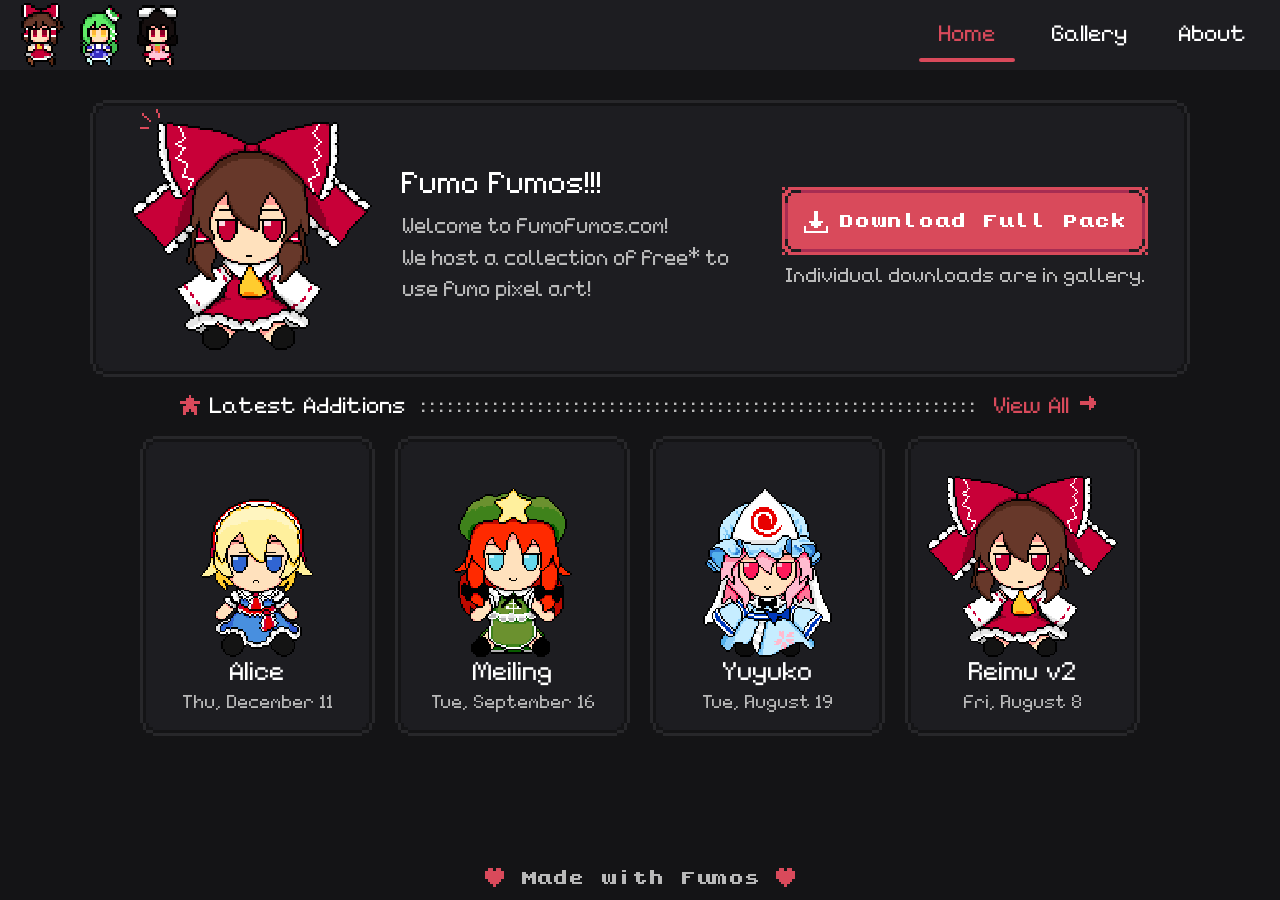
==== index.html @ 35e169d8 "Finished desktop layout for about.html" ====
<!DOCTYPE html>

<html lang="en">
    <head>
        <link href="https://fonts.googleapis.com/css2?family=Nunito:wght@400;700&display=swap" rel="stylesheet">
        <link rel="icon" type="image/x-icon" href="images/favicon.ico">
        <link rel="stylesheet" href="background-styles.css">
        <link rel="stylesheet" href="stylesheets/intro-styles.css">
        <link rel="stylesheet" href="stylesheets/latest-styles.css">
        <script type="text/javascript" src="scripts/homepage.js" ></script>
        <meta name="viewport" content="width=device-width, initial-scale=1.0">
        <title>FumoFumo Archives</title>
    </head>
    <body>
        <header>
            <nav class="menu">
                <input type="checkbox" id="menu">
                <div class="logo">
                    <div class="fumos">
                        <div class="fumo"><img src="images/logo/reimu.png" alt="Small Reimu fumo"></div>
                        <div class="fumo"><img src="images/logo/sanae.png" alt="Small Sanae fumo"></div>
                        <div class="fumo"><img src="images/logo/tewi.png" alt="Small Tewi fumo"></div>
                    </div>
                    <label for="menu" class="menu-toggle"></label>
                </div>

                <div class="items">
                    <a href="index.html" class="item active">Home</a>
                    <a href="gallery.html" class="item">Gallery</a>
                    <a href="about.html" class="item">About</a>
                </div>
            </nav>
        </header>
        <div class="main">
            <div class="panel intro">
                <div class="intro-media">
                    <div class="top-fumo-wrapper">
                        <img src="images/fumos/reimu.png" alt="Reimu fumo" class="top-fumo">
                    </div>
                </div>

                <div class="intro-text">
                    <h1 class="title">Fumo Fumos!!!</h1>
                    <p>
                        Welcome to FumoFumos.com! <br>We host a collection of free* to use fumo pixel art!
                    </p>
                </div>

                <div class="intro-side">
                    <div class="cta-wrap">
                        <a class="big-button" href="downloads/all.zip" download>
                            <span class="button-content">
                                <img src="images/ui/download.png" alt="Download button" class="button-icon">
                                <span class="button-label">Download Full Pack</span>
                            </span>
                        </a>
                        <p class="side-note">Individual downloads are in gallery.</p>
                    </div>
                </div>
            </div>
            <div class="subtitle">
                <p class="subtitle-content"><img src="images/ui/star.png" class="star">Latest Additions<img src="images/ui/star.png" class="star" id="rightstar"></p> 
                <div class="subtitle-fill" aria-hidden="true"></div>
                <a href="gallery.html" class="subtitle-link">View All<span class="subtitle-icon"></span></a>
            </div>
            <div class="latest" id="latest-artworks">
               <!-- <div class="panel frame">
                    <img src="images/fumos/reimu.png" alt="temp">
                    <p class="name">Cool thing</p>
                    <p class="date">Friday 17 April</p>
                </div> -->
            </div>
        </div>
        <footer class="footer">
            <img src="images/ui/heart.png">
            <p>Made with Fumos</p>
            <img src="images/ui/heart.png">
        </footer>
    </body>
</html>
---- background-styles.css ----
@font-face {
    font-family: 'Kongtext';
    src: url("./fonts/KongtextModified.woff2") format("woff2");
    font-weight: normal;
    font-style: normal;
}

@font-face {
    font-family: 'Lowres-Pixel';
    src: url("./fonts/LowresPixel-Regular.woff2") format("woff2");
    font-weight: normal;
    font-style: normal;
}

@font-face {
    font-family: 'Pixelify-Sans';
    src: url("./fonts/PixelifySansModified.woff2") format("woff2");
    font-weight: normal;
    font-style: normal;
}

* {
    font-family: 'Pixelify-Sans', monospace;
    box-sizing: border-box;
    image-rendering: pixelated;
    image-rendering: crisp-edges;
    -webkit-font-smoothing: none;
    -moz-osx-font-smoothing: grayscale;
}

p {
    font-family: 'Lowres-Pixel';
    color: rgb(185, 185, 185);
    font-size: 20px;
    margin: 0;
    padding: 0;
}

body {    
    margin: 0;
    background: rgb(20, 20, 22);
    min-height: 100vh;

    color: white;
    display: flex;
    flex-direction: column;
}

.menu {
    width: 100%;
    height: fit-content;
    background-color: rgb(29, 29, 33);
    display: flex;
    align-items: center;
    justify-content: space-between;
}

.logo {
    width: fit-content;
    color: white;
    padding: 3px 10px;
    display: flex;
    align-items: center;
    justify-content: space-between;
}

.fumos {
    display: flex;
    align-items: flex-start;
}

.fumo {
    height: 64px;
    width: 64px;
    margin-right: -5px;
}

.fumo img {
    height: 100%;
    width: 100%;
    display: block;
}

#menu {
    display: none;
}

.items {
    width: fit-content;
    display: flex;
    align-items: center;
    justify-content: center;
    gap: 3px;
    margin: 5px 7px;
}

.item {
    width: 120px;
    height: 60px;
    box-sizing: border-box;
    display: flex;
    align-items: center;
    justify-content: center;
    text-decoration: none;
    color: white;
    position: relative;
    font-size: 20px;
}

.item.active {
  color: #d94a5b;
}

.item.active::after {
  content: "";
  position: absolute;
  left: 10%;
  bottom: 3px;
  width: 80%;
  height: 4px;
  background: #d94a5b;
  border-radius: 2px;
}

.item:hover {
    background-color: rgb(44, 44, 54);
}

.menu-toggle {
    width: 36px;
    height: 36px;
    display: block;
    cursor: pointer;
    background-image: url("images/ui/hamburger.png");
    background-size: contain;
    background-repeat: no-repeat;
    background-position: center;
    image-rendering: pixelated;
    image-rendering: crisp-edges;
    display: none;
}

@media screen and (max-width: 650px) {
    .menu {
        flex-direction: column;
    }
    .menu .logo {
        width: 100%;
    }
    .menu .items {
        margin: 0;
        width: 100%;
        flex-direction: column;
        gap: 0;
        max-height: 0;
        overflow: hidden;
        transition: max-height 0.25s ease;
    }
    .menu .item {
        width: 100%;
        border-radius: 0;
        border-top: 0.5mm solid rgb(55, 56, 64);
    }
    .menu-toggle {
        display: block;
    }
    #menu:checked ~ .items {
        max-height: 500px;
    }
    #menu:checked ~ .logo .menu-toggle {
        background-image: url("images/ui/x.png");
    }
}

.title {
    font-size: 22px;
    font-weight: normal;
}

.panel {
    padding: 0;
    border: 22px solid transparent;
    border-image-source: url("images/ui/panel.png");
    border-image-slice: 7 fill;
    border-image-repeat: stretch;
    background: transparent;
}

.footer {
    display: flex;
    gap: 16px;
    width: 100%;
    height: 45px;
    justify-content: center;
    align-items: center;
}

.footer p {
    font-family: 'Kongtext';
    font-size: 16px;
}

.footer img {
    height: 19px;
}
---- stylesheets/intro-styles.css ----
.main {
    width: 100%;
    height: fit-content;
    display: flex;
    align-items: center;
    justify-content: center;
    flex-direction: column;
    margin-top: 20px;
    justify-content: center;
    padding: 10px;
    gap: 15px;
    flex: 1;
    justify-content: flex-start;
}

.intro {
    width: min(100%, 1100px);
    display: flex;
    align-items: center;
    justify-content: center;
    gap: 30px;
    padding: 0px 20px;
}

.intro-media {
    flex: 0 0 auto;
}

.top-fumo-wrapper {
    position: relative;
    display: inline-block;
    padding: 0;
    margin: 0;
}

.intro-media img {
    display: block;
    width: clamp(160px, 22vw, 240px);
    height: auto;
}

.intro-text {
    flex: 1 1 0; 
    min-width: 0;
    max-width: none;
}

.intro-text .title {
    margin: 0 0 10px 0;
    font-size: 27px;
}

.intro-text p {
    margin: 0;
    line-height: 1.5;
    font-size: 21px;
}

.intro-side {
    display: flex;
    flex-direction: column;
    align-items: center;
}

.cta-wrap {
    display: inline-flex;
    flex-direction: column;
    align-items: center;
    max-width: 100%;
    font-size: 16px;
}

.big-button {
    display: inline-flex;
    justify-content: center;
    align-items: center;

    border: 22px solid transparent;
    border-image: url("../images/ui/button.png") 7 fill stretch;

    text-decoration: none;
    box-sizing: border-box;
    max-width: 100%;
}

.button-content {
    display: inline-flex;
    align-items: center;
    gap: 0.6em;
    white-space: nowrap;
    min-width: 0;

    color: white;
    font-size: 1em;
    line-height: 1;
}

.button-label {
    white-space: nowrap;
    font-family: 'Kongtext';
}

.button-icon {
    width: 1.5em;
    height: 1.5em;
    flex: 0 0 auto;
}

.big-button:hover {
    border-image: url("../images/ui/button_highlight.png") 7 fill stretch;
}

.side-note {
    margin-top: 8px;
    text-align: center;
    line-height: 1.3;
    font-size: 20px;

    width: 0;
    min-width: 100%;
    white-space: normal;
}

@media (max-width: 980px) {
    .intro {
        width: min(100%, 800px);
        flex-direction: column;
        text-align: center;
    }

    .intro-media,
    .intro-text,
    .intro-side {
        width: 100%;
        max-width: none;
        flex: none;
    }

    .intro-media img {
        width: min(70vw, 280px);
        margin: 0 auto;
    }

    .intro-text {
        min-width: 0;
    }

    .intro-side {
        width: 100%;
        align-items: stretch;
    }

    .cta-wrap {
        display: flex;
        width: 100%;
        align-items: center;
    }

    .big-button {
        display: flex;
        width: 100%;
        max-width: 100%;
        justify-content: center;

        padding: 0 clamp(0px, 1.5vw, 12px);
    }

    .button-content {
        font-size: clamp(9px, 3vw, 20px);
        gap: clamp(4px, 1.5vw, 10px);
        min-width: 0;
    }

    .button-icon {
        width: 1em;
        height: 1em;
        flex: 0 0 auto;
    }

    .side-note {
        width: 100%;
        min-width: 0;
    }
}

.top-fumo-wrapper::after {
    content: "";
    background-image: url("../images/ui/notice.png");
    background-size: contain;
    background-repeat: no-repeat;

    position: absolute;
    height: 20px;
    width: 20px;
    z-index: 100000;
    left: 8px;
    top: -13px;
}
---- stylesheets/latest-styles.css ----
.latest {
    display: grid;
    width: min(90%, 1000px);
    gap: 25px 20px;

    grid-template-columns: repeat(4, minmax(230px, 1fr));

    justify-content: center;
}
.frame {
    display: flex;
    flex-direction: column;
    justify-content: center;
    align-items: center;
    gap: 5px;
    width: 100%;
    min-width: 0;
    font-size: clamp(10px, 1.6vw, 15px);
}

.frame img {
    width: 100%;
    max-width: 100%;
    object-fit: contain;
}

.frame p {
    margin: 0;
    padding: 0;
}

.frame .name {
    color: white;
    font-family: 'Pixelify-Sans';
    white-space: nowrap;
    font-size: 1.5em;
}

.frame .date {
    font-size: 1.2em;
}

.subtitle {
    display: flex;
    width: min(87%, 920px);
    align-items: baseline;
    gap: 15px;
}

.subtitle-content {
    justify-content: flex-start;
    align-items:first baseline;
    display: inline-flex;
    gap: 10px;
    font-family: 'Pixelify-Sans';
    margin: 0;
    white-space: nowrap;
    font-size: 20px;
    color: white;
}

.subtitle-content img {
    height: 20px;
    transform: translateY(2px);
}

#rightstar {
    display: none;
}

.subtitle-fill {
    overflow: hidden;
    white-space: nowrap;
    font-family: 'Lowres-Pixel';
    color: rgb(185, 185, 185);
    font-size: 24px;
    letter-spacing: 5px;
    transform: translateY(-1px);
    flex: 0 0 auto;
}

.subtitle-link {
    display: inline-flex;
    gap: 10px;
    justify-content: space-between;
    color: #d94a5b;
    font-family: 'Pixelify-Sans';
    margin: 0;
    text-decoration: none;
    font-size: 20px;
    white-space: nowrap;
}

.subtitle-icon {
    display: inline-block;
    width: 16px;
    height: 16px;

    background-image: url("../images/ui/arrow.png");
    background-size: contain;
    background-repeat: no-repeat;
    background-position: center;
}

.subtitle-link:hover {
    color: #62b7ff;
}
.subtitle-link:hover .subtitle-icon {
    background-image: url("../images/ui/arrow_highlight.png");
}

.subtitle-icon {
    height: 15px;
    margin: 0;
    display: inline;
}

/* when 4 x 230px no longer fits comfortably, jump directly to 2 columns */
@media (max-width: 980px) {
    .latest {
        width: min(90%, 720px);
        grid-template-columns: repeat(2, minmax(230px, 1fr));
    }

    .frame {
        font-size: clamp(10px, 2.5vw, 20px);
    }

    .subtitle {
        align-items: center;
        justify-content: center;
        flex-direction: column;
    }

    .subtitle-fill {
        display: none;
    }

    #rightstar {
        display: inline;
    }
}

/* only for really tiny screens */
@media (max-width: 520px) {
    .latest {
        grid-template-columns: 1fr;
        width: 80%;
    }
    .frame {
        font-size: clamp(10px, 4vw, 20px);
    }
}
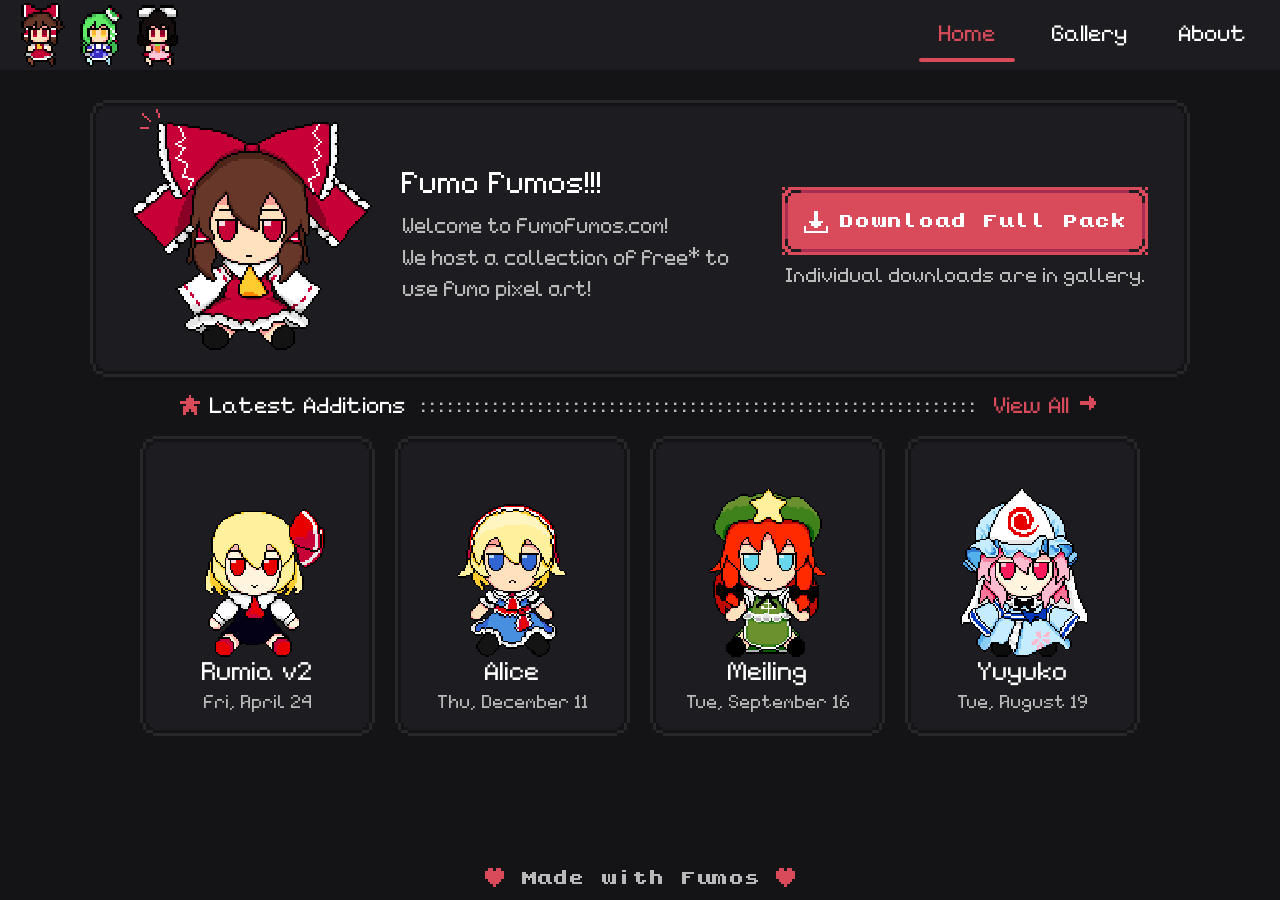
==== commit 89c7f7e1: "Added preloading for highlighted button assets." ====
--- a/index.html
+++ b/index.html
@@ -7,9 +7,27 @@
         <link rel="stylesheet" href="background-styles.css">
         <link rel="stylesheet" href="stylesheets/intro-styles.css">
         <link rel="stylesheet" href="stylesheets/latest-styles.css">
-        <script type="text/javascript" src="scripts/homepage.js" ></script>
+        <script type="text/javascript" src="scripts/data.js"></script>
+        <script type="text/javascript" src="scripts/homepage.js" defer></script>
         <meta name="viewport" content="width=device-width, initial-scale=1.0">
-        <title>FumoFumo Archives</title>
+
+        <!-- Preload hover assets -->
+        <link rel="preload" as="image" href="images/ui/button_highlight.png">
+        <link rel="preload" as="image" href="images/ui/arrow_highlight.png">
+        <link rel="preload" as="image" href="images/ui/x.png">
+
+        <title>FumoFumos Archives | Free Fumo Pixel Art by Tim_M</title>
+        <meta name="description" content="Free-to-use fumo pixel art by Tim_M. Check out the latest additions, download all sprites, and learn about the site.">
+
+        <script type="application/ld+json">
+            {
+            "@context": "https://schema.org",
+            "@type": "WebSite",
+            "name": "FumoFumos Archives",
+            "alternateName": "FumoFumos.com",
+            "url": "https://fumofumos.com/"
+            }
+        </script>
     </head>
     <body>
         <header>
--- a/background-styles.css
+++ b/background-styles.css
@@ -188,18 +188,21 @@
 
 .footer {
     display: flex;
-    gap: 16px;
+    gap: clamp(8px, 2vw, 16px);
     width: 100%;
-    height: 45px;
+    height: clamp(32px, 6vw, 45px);
     justify-content: center;
     align-items: center;
+    padding: 0 10px;
+    box-sizing: border-box;
 }
 
 .footer p {
     font-family: 'Kongtext';
-    font-size: 16px;
+    font-size: clamp(12px, 3.5vw, 16px);
+    white-space: nowrap;
 }
 
 .footer img {
-    height: 19px;
-}
+    height: clamp(12px, 3.5vw, 19px);
+}
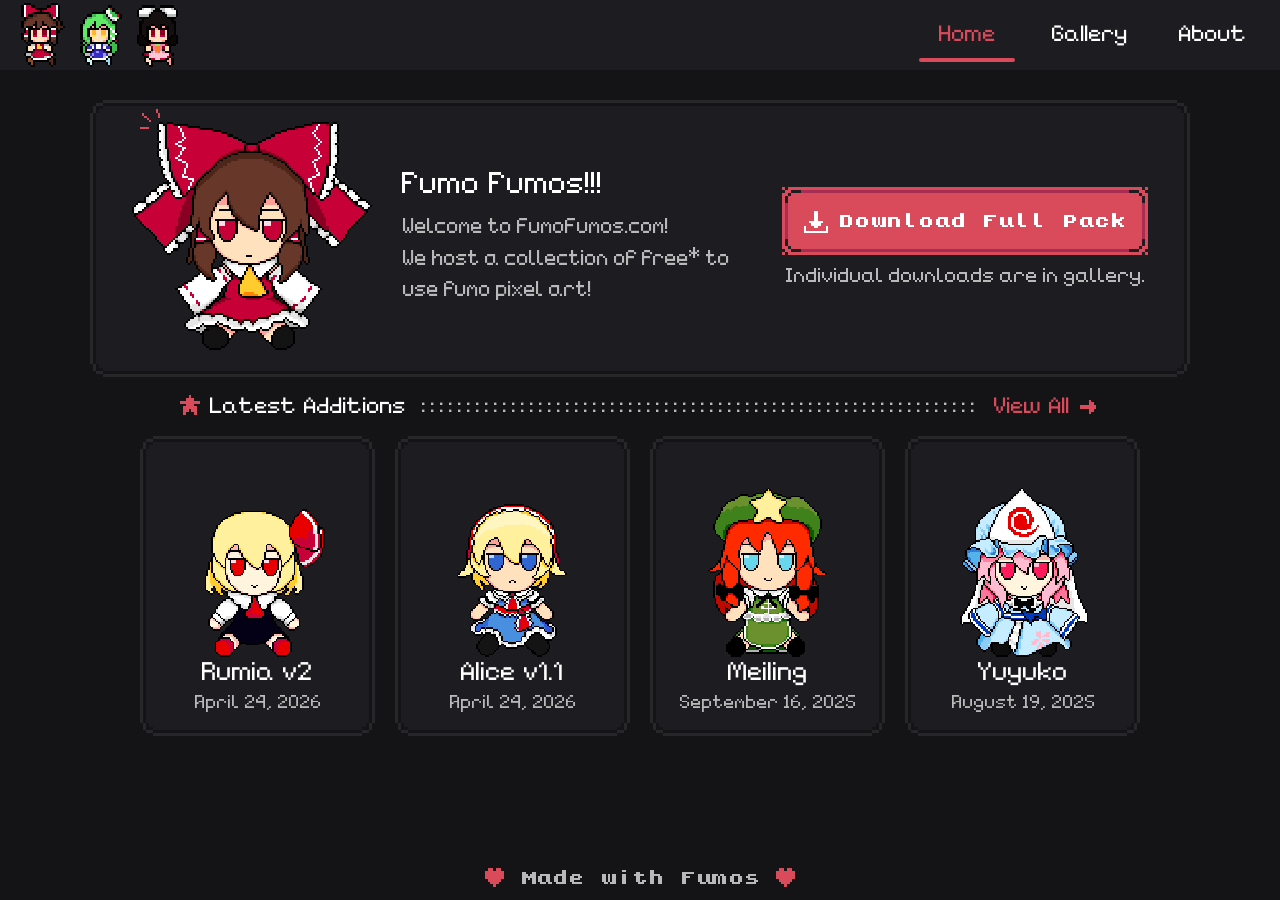
==== commit 40ce9b1a: "Major refactor in CSS." ====
--- a/index.html
+++ b/index.html
@@ -2,22 +2,24 @@
 
 <html lang="en">
     <head>
-        <link href="https://fonts.googleapis.com/css2?family=Nunito:wght@400;700&display=swap" rel="stylesheet">
         <link rel="icon" type="image/x-icon" href="images/favicon.ico">
-        <link rel="stylesheet" href="background-styles.css">
-        <link rel="stylesheet" href="stylesheets/intro-styles.css">
-        <link rel="stylesheet" href="stylesheets/latest-styles.css">
-        <script type="text/javascript" src="scripts/data.js"></script>
-        <script type="text/javascript" src="scripts/homepage.js" defer></script>
         <meta name="viewport" content="width=device-width, initial-scale=1.0">
+
+        <title>FumoFumos Archives | Free Fumo Pixel Art by Tim_M</title>
+        <meta name="description" content="Free-to-use fumo pixel art by Tim_M. Check out the latest additions, download all sprites, and learn about the site.">
+
+        <script type="module" src="scripts/home.js"></script>
+        <script type="module" src="scripts/decor.js"></script>
+
+        <link rel="stylesheet" href="styles/base.css">
+        <link rel="stylesheet" href="styles/layout.css">
+        <link rel="stylesheet" href="styles/components.css">
+        <link rel="stylesheet" href="styles/home.css">
 
         <!-- Preload hover assets -->
         <link rel="preload" as="image" href="images/ui/button_highlight.png">
         <link rel="preload" as="image" href="images/ui/arrow_highlight.png">
         <link rel="preload" as="image" href="images/ui/x.png">
-
-        <title>FumoFumos Archives | Free Fumo Pixel Art by Tim_M</title>
-        <meta name="description" content="Free-to-use fumo pixel art by Tim_M. Check out the latest additions, download all sprites, and learn about the site.">
 
         <script type="application/ld+json">
             {
@@ -30,65 +32,70 @@
         </script>
     </head>
     <body>
-        <header>
+        <header class="site-header">
             <nav class="menu">
-                <input type="checkbox" id="menu">
+                <input class="menu-checkbox" type="checkbox" id="menu">
+
                 <div class="logo">
-                    <div class="fumos">
-                        <div class="fumo"><img src="images/logo/reimu.png" alt="Small Reimu fumo"></div>
-                        <div class="fumo"><img src="images/logo/sanae.png" alt="Small Sanae fumo"></div>
-                        <div class="fumo"><img src="images/logo/tewi.png" alt="Small Tewi fumo"></div>
+                    <div class="logo-fumos">
+                        <div class="logo-fumo"><img src="images/logo/reimu.png" alt="Small Reimu fumo"></div>
+                        <div class="logo-fumo"><img src="images/logo/sanae.png" alt="Small Sanae fumo"></div>
+                        <div class="logo-fumo"><img src="images/logo/tewi.png" alt="Small Tewi fumo"></div>
                     </div>
-                    <label for="menu" class="menu-toggle"></label>
+
+                    <label for="menu" class="menu-toggle" aria-label="Toggle menu"></label>
                 </div>
 
-                <div class="items">
-                    <a href="index.html" class="item active">Home</a>
-                    <a href="gallery.html" class="item">Gallery</a>
-                    <a href="about.html" class="item">About</a>
+                <div class="menu-items">
+                    <a href="index.html" class="menu-item is-active">Home</a>
+                    <a href="gallery.html" class="menu-item">Gallery</a>
+                    <a href="about.html" class="menu-item">About</a>
                 </div>
             </nav>
         </header>
-        <div class="main">
-            <div class="panel intro">
-                <div class="intro-media">
-                    <div class="top-fumo-wrapper">
-                        <img src="images/fumos/reimu.png" alt="Reimu fumo" class="top-fumo">
+        <main class="page">
+            <section class="panel home-intro">
+                <div class="home-intro-media">
+                    <div class="home-fumo-wrapper">
+                        <img src="images/fumos/reimu.png" alt="Reimu fumo">
                     </div>
                 </div>
 
-                <div class="intro-text">
-                    <h1 class="title">Fumo Fumos!!!</h1>
-                    <p>
-                        Welcome to FumoFumos.com! <br>We host a collection of free* to use fumo pixel art!
-                    </p>
+                <div class="home-intro-text">
+                    <h1 class="pixel-title">Fumo Fumos!!!</h1>
+                    <p>Welcome to FumoFumos.com! <br>We host a collection of free* to use fumo pixel art!</p>
                 </div>
 
-                <div class="intro-side">
-                    <div class="cta-wrap">
-                        <a class="big-button" href="downloads/all.zip" download>
-                            <span class="button-content">
-                                <img src="images/ui/download.png" alt="Download button" class="button-icon">
-                                <span class="button-label">Download Full Pack</span>
+                <div class="home-intro-side">
+                    <div class="home-cta">
+                        <a class="pixel-button" href="downloads/all.zip" download>
+                            <span class="home-download-content">
+                                <img src="images/ui/download.png" alt="" class="home-download-icon">
+                                <span class="home-download-label">Download Full Pack</span>
                             </span>
                         </a>
-                        <p class="side-note">Individual downloads are in gallery.</p>
+
+                        <p class="home-note">Individual downloads are in gallery.</p>
                     </div>
                 </div>
+            </section>
+
+            <div class="latest-heading">
+                <p class="latest-heading-text">
+                    <img src="images/ui/star.png" alt="">
+                    Latest Additions
+                    <img src="images/ui/star.png" alt="" class="latest-heading-star-mobile">
+                </p>
+
+                <div class="latest-heading-fill" aria-hidden="true"></div>
+
+                <a href="gallery.html" class="text-link latest-heading-link">
+                    View All<span class="text-link-icon"></span>
+                </a>
             </div>
-            <div class="subtitle">
-                <p class="subtitle-content"><img src="images/ui/star.png" class="star">Latest Additions<img src="images/ui/star.png" class="star" id="rightstar"></p> 
-                <div class="subtitle-fill" aria-hidden="true"></div>
-                <a href="gallery.html" class="subtitle-link">View All<span class="subtitle-icon"></span></a>
-            </div>
-            <div class="latest" id="latest-artworks">
-               <!-- <div class="panel frame">
-                    <img src="images/fumos/reimu.png" alt="temp">
-                    <p class="name">Cool thing</p>
-                    <p class="date">Friday 17 April</p>
-                </div> -->
-            </div>
-        </div>
+
+            <section class="latest-grid" id="latest-artworks"></section>
+        </main>
         <footer class="footer">
             <img src="images/ui/heart.png">
             <p>Made with Fumos</p>
--- a/styles/base.css
+++ b/styles/base.css
@@ -0,0 +1,81 @@
+@font-face {
+    font-family: "Kongtext";
+    src: url("../fonts/KongtextModified.woff2") format("woff2");
+}
+
+@font-face {
+    font-family: "Lowres-Pixel";
+    src: url("../fonts/LowresPixel-Regular.woff2") format("woff2");
+}
+
+@font-face {
+    font-family: "Pixelify-Sans";
+    src: url("../fonts/PixelifySansModified.woff2") format("woff2");
+}
+
+:root {
+    --color-bg: rgb(20, 20, 22);
+    --color-surface: rgb(29, 29, 33);
+    --color-surface-hover: rgb(44, 44, 54);
+    --color-border: rgb(55, 56, 64);
+    --color-text: white;
+    --color-muted: rgb(185, 185, 185);
+    --color-pink: #d94a5b;
+    --color-blue: #62b7ff;
+
+    --font-pixel: "Pixelify-Sans", monospace;
+    --font-lowres: "Lowres-Pixel", monospace;
+    --font-title: "Kongtext", monospace;
+
+    --panel-border: url("../images/ui/panel.png");
+    --panel-highlight-border: url("../images/ui/panel_highlight.png");
+    --outline-border: url("../images/ui/outline.png");
+}
+
+* {
+    box-sizing: border-box;
+    image-rendering: pixelated;
+    image-rendering: crisp-edges;
+    -webkit-font-smoothing: none;
+    -moz-osx-font-smoothing: grayscale;
+}
+
+html {
+    min-height: 100%;
+}
+
+body {
+    min-height: 100vh;
+    margin: 0;
+
+    display: flex;
+    flex-direction: column;
+
+    background: var(--color-bg);
+    color: var(--color-text);
+    font-family: var(--font-pixel);
+}
+
+img {
+    max-width: 100%;
+}
+
+p {
+    margin: 0;
+    color: var(--color-muted);
+    font-family: var(--font-lowres);
+    font-size: 20px;
+}
+
+a {
+    color: inherit;
+}
+
+button,
+input {
+    font: inherit;
+}
+
+button {
+    cursor: pointer;
+}
--- a/styles/layout.css
+++ b/styles/layout.css
@@ -0,0 +1,174 @@
+.site-header {
+    width: 100%;
+}
+
+.menu {
+    width: 100%;
+    background: var(--color-surface);
+
+    display: flex;
+    align-items: center;
+    justify-content: space-between;
+}
+
+.menu-checkbox {
+    display: none;
+}
+
+.logo {
+    width: fit-content;
+    padding: 3px 10px;
+
+    display: flex;
+    align-items: center;
+    justify-content: space-between;
+}
+
+.logo-fumos {
+    display: flex;
+    align-items: flex-start;
+}
+
+.logo-fumo {
+    width: 64px;
+    height: 64px;
+    margin-right: -5px;
+}
+
+.logo-fumo img {
+    width: 100%;
+    height: 100%;
+    display: block;
+}
+
+.menu-toggle {
+    display: none;
+
+    width: 36px;
+    height: 36px;
+
+    cursor: pointer;
+    background-image: url("../images/ui/hamburger.png");
+    background-size: contain;
+    background-repeat: no-repeat;
+    background-position: center;
+}
+
+.menu-items {
+    width: fit-content;
+    margin: 5px 7px;
+
+    display: flex;
+    align-items: center;
+    justify-content: center;
+    gap: 3px;
+}
+
+.menu-item {
+    width: 120px;
+    height: 60px;
+
+    position: relative;
+
+    display: flex;
+    align-items: center;
+    justify-content: center;
+
+    color: var(--color-text);
+    text-decoration: none;
+    font-size: 20px;
+}
+
+.menu-item:hover {
+    background: var(--color-surface-hover);
+}
+
+.menu-item.is-active {
+    color: var(--color-pink);
+}
+
+.menu-item.is-active::after {
+    content: "";
+    position: absolute;
+    left: 10%;
+    bottom: 3px;
+
+    width: 80%;
+    height: 4px;
+
+    background: var(--color-pink);
+    border-radius: 2px;
+}
+
+.page {
+    width: 100%;
+    flex: 1;
+
+    display: flex;
+    flex-direction: column;
+    align-items: center;
+
+    gap: 15px;
+    margin-top: 20px;
+    padding: 10px;
+}
+
+.footer {
+    width: 100%;
+    height: clamp(32px, 6vw, 45px);
+    padding: 0 10px;
+
+    display: flex;
+    align-items: center;
+    justify-content: center;
+    gap: clamp(8px, 2vw, 16px);
+}
+
+.footer p {
+    font-family: var(--font-title);
+    font-size: clamp(12px, 3.5vw, 16px);
+    white-space: nowrap;
+}
+
+.footer img {
+    height: clamp(12px, 3.5vw, 19px);
+}
+
+@media (max-width: 650px) {
+    .menu {
+        flex-direction: column;
+    }
+
+    .logo {
+        width: 100%;
+    }
+
+    .menu-toggle {
+        display: block;
+    }
+
+    .menu-items {
+        width: 100%;
+        max-height: 0;
+        margin: 0;
+
+        flex-direction: column;
+        gap: 0;
+
+        overflow: hidden;
+        transition: max-height 0.25s ease;
+    }
+
+    .menu-item {
+        width: 100%;
+        border-top: 0.5mm solid var(--color-border);
+    }
+
+    .menu-checkbox:checked ~ .menu-items {
+        max-height: 500px;
+    }
+
+    .menu-checkbox:checked ~ .logo .menu-toggle {
+        background-image: url("../images/ui/x.png");
+    }
+}
--- a/styles/components.css
+++ b/styles/components.css
@@ -0,0 +1,205 @@
+.panel {
+    border: 22px solid transparent;
+    border-image: var(--panel-border) 7 fill stretch;
+    background: transparent;
+}
+
+.panel.is-highlighted {
+    border-image-source: var(--panel-highlight-border);
+}
+
+.outline-panel {
+    border: 16px solid transparent;
+    border-image: var(--outline-border) 7 fill stretch;
+    background: transparent;
+}
+
+.pixel-title {
+    margin: 0;
+    color: var(--color-text);
+    font-family: var(--font-pixel);
+    font-size: 22px;
+    font-weight: normal;
+}
+
+.pixel-title.is-pink {
+    color: var(--color-pink);
+}
+
+.title-row {
+    width: min(95%, 1200px);
+    margin: 0 auto;
+    white-space: nowrap;
+}
+
+.decor-title {
+    display: flex;
+    align-items: center;
+    gap: 8px;
+
+    margin: 0;
+    color: var(--color-text);
+    font-size: 20px;
+    white-space: nowrap;
+}
+
+.decor-title-label {
+    display: inline-flex;
+    align-items: center;
+    gap: 9px;
+
+    flex: 0 0 auto;
+    font-family: var(--font-title);
+}
+
+.decor-title-fill {
+    flex: 1 1 0;
+    overflow: hidden;
+
+    color: var(--color-muted);
+    font-family: var(--font-pixel);
+    line-height: 1;
+    white-space: nowrap;
+}
+
+.decor-title-fill.left {
+    text-align: right;
+}
+
+.icon-heart {
+    height: 16px;
+    width: auto;
+    vertical-align: middle;
+}
+
+.dash-line {
+    width: min(95%, 1200px);
+    margin: 6px auto 0;
+    white-space: nowrap;
+}
+
+.dash-fill {
+    display: block;
+    overflow: hidden;
+    white-space: nowrap;
+    text-align: center;
+
+    color: var(--color-muted);
+    font-family: var(--font-pixel);
+    line-height: 1;
+}
+
+.art-card {
+    width: 100%;
+    min-width: 0;
+
+    display: flex;
+    flex-direction: column;
+    align-items: center;
+    justify-content: center;
+    gap: 5px;
+
+    font-size: clamp(10px, 1.6vw, 15px);
+}
+
+.art-card img {
+    width: 100%;
+    max-width: 100%;
+    object-fit: contain;
+}
+
+.art-card p {
+    margin: 0;
+    padding: 0;
+}
+
+.art-card-name {
+    color: var(--color-text);
+    font-family: var(--font-pixel);
+    font-size: 1.5em;
+    white-space: nowrap;
+}
+
+.art-card-date {
+    font-size: 1.2em;
+}
+
+.text-link {
+    display: inline-flex;
+    align-items: center;
+    gap: 10px;
+
+    color: var(--color-pink);
+    font-family: var(--font-pixel);
+    text-decoration: none;
+    white-space: nowrap;
+}
+
+.text-link:hover {
+    color: var(--color-blue);
+}
+
+.text-link-icon {
+    display: inline-block;
+    width: 16px;
+    height: 16px;
+
+    background-image: url("../images/ui/arrow.png");
+    background-size: contain;
+    background-repeat: no-repeat;
+    background-position: center;
+}
+
+.text-link:hover .text-link-icon {
+    background-image: url("../images/ui/arrow_highlight.png");
+}
+
+.pixel-button {
+    display: inline-flex;
+    align-items: center;
+    justify-content: center;
+
+    border: 22px solid transparent;
+    border-image: url("../images/ui/button.png") 7 fill stretch;
+
+    color: var(--color-text);
+    text-decoration: none;
+    background: transparent;
+}
+
+.pixel-button:hover {
+    border-image-source: url("../images/ui/button_highlight.png");
+}
+
+.download-button {
+    border: 18px solid transparent;
+    border-image: url("../images/ui/download-button.png") 7 fill stretch;
+    background: transparent;
+
+    display: flex;
+    align-items: center;
+    justify-content: center;
+}
+
+.download-button:hover {
+    border-image-source: url("../images/ui/download-button_highlight.png");
+}
+
+.download-button img {
+    width: 27px;
+    height: 27px;
+    display: block;
+    object-fit: contain;
+}
+
+@media (max-width: 980px) {
+    .art-card {
+        font-size: clamp(10px, 2.5vw, 20px);
+    }
+}
+
+@media (max-width: 520px) {
+    .art-card {
+        font-size: clamp(10px, 4vw, 20px);
+    }
+}
--- a/styles/home.css
+++ b/styles/home.css
@@ -0,0 +1,241 @@
+.home-intro {
+    width: min(100%, 1100px);
+    padding: 0 20px;
+
+    display: flex;
+    align-items: center;
+    justify-content: center;
+    gap: 30px;
+}
+
+.home-intro-media {
+    flex: 0 0 auto;
+}
+
+.home-fumo-wrapper {
+    position: relative;
+    display: inline-block;
+}
+
+.home-fumo-wrapper::after {
+    content: "";
+    position: absolute;
+    left: 8px;
+    top: -13px;
+    z-index: 1;
+
+    width: 20px;
+    height: 20px;
+
+    background-image: url("../images/ui/notice.png");
+    background-size: contain;
+    background-repeat: no-repeat;
+}
+
+.home-intro-media img {
+    display: block;
+    width: clamp(160px, 22vw, 240px);
+    height: auto;
+}
+
+.home-intro-text {
+    flex: 1 1 0;
+    min-width: 0;
+}
+
+.home-intro-text .pixel-title {
+    margin-bottom: 10px;
+    font-size: 27px;
+}
+
+.home-intro-text p {
+    line-height: 1.5;
+    font-size: 21px;
+}
+
+.home-intro-side {
+    display: flex;
+    flex-direction: column;
+    align-items: center;
+}
+
+.home-cta {
+    display: inline-flex;
+    flex-direction: column;
+    align-items: center;
+
+    max-width: 100%;
+    font-size: 16px;
+}
+
+.home-download-content {
+    display: inline-flex;
+    align-items: center;
+    gap: 0.6em;
+
+    color: var(--color-text);
+    font-size: 1em;
+    line-height: 1;
+    white-space: nowrap;
+}
+
+.home-download-label {
+    font-family: var(--font-title);
+}
+
+.home-download-icon {
+    width: 1.5em;
+    height: 1.5em;
+    flex: 0 0 auto;
+}
+
+.home-note {
+    width: 0;
+    min-width: 100%;
+    margin-top: 8px;
+
+    text-align: center;
+    line-height: 1.3;
+    font-size: 20px;
+    white-space: normal;
+}
+
+.latest-heading {
+    width: min(87%, 920px);
+
+    display: flex;
+    align-items: baseline;
+    gap: 15px;
+}
+
+.latest-heading-text {
+    display: inline-flex;
+    align-items: baseline;
+    gap: 10px;
+
+    margin: 0;
+
+    color: var(--color-text);
+    font-family: var(--font-pixel);
+    font-size: 20px;
+    white-space: nowrap;
+}
+
+.latest-heading-text img {
+    height: 20px;
+    transform: translateY(2px);
+}
+
+.latest-heading-fill {
+    flex: 0 0 auto;
+    overflow: hidden;
+
+    color: var(--color-muted);
+    font-family: var(--font-lowres);
+    font-size: 24px;
+    letter-spacing: 5px;
+    white-space: nowrap;
+
+    transform: translateY(-1px);
+}
+
+.latest-heading-link {
+    font-size: 20px;
+}
+
+.latest-grid {
+    width: min(90%, 1000px);
+
+    display: grid;
+    grid-template-columns: repeat(4, minmax(230px, 1fr));
+    justify-content: center;
+    gap: 25px 20px;
+}
+
+.latest-heading-star-mobile {
+    display: none;
+}
+
+@media (max-width: 980px) {
+    .home-intro {
+        width: min(100%, 800px);
+        flex-direction: column;
+        text-align: center;
+        padding: 0px 10px;
+    }
+
+    .home-intro-media,
+    .home-intro-text,
+    .home-intro-side {
+        width: 100%;
+        max-width: none;
+        flex: none;
+    }
+
+    .home-intro-media img {
+        width: min(70vw, 280px);
+        margin: 0 auto;
+    }
+
+    .home-intro-side {
+        align-items: stretch;
+    }
+
+    .home-cta {
+        display: flex;
+        width: 100%;
+        align-items: center;
+    }
+
+    .home-cta .pixel-button {
+        width: 100%;
+        max-width: 100%;
+        padding: 0 clamp(0px, 1.5vw, 12px);
+    }
+
+    .home-download-content {
+        min-width: 0;
+        gap: clamp(4px, 1.5vw, 10px);
+        font-size: clamp(9px, 3vw, 20px);
+    }
+
+    .home-download-icon {
+        width: 1em;
+        height: 1em;
+    }
+
+    .home-note {
+        width: 100%;
+        min-width: 0;
+    }
+
+    .latest-heading {
+        flex-direction: column;
+        align-items: center;
+        justify-content: center;
+    }
+
+    .latest-heading-fill {
+        display: none;
+    }
+
+    .latest-heading-star-mobile {
+        display: inline;
+    }
+
+    .latest-grid {
+        width: min(90%, 720px);
+        grid-template-columns: repeat(2, minmax(230px, 1fr));
+    }
+}
+
+@media (max-width: 520px) {
+    .home-intro {
+        padding: 0;
+    }
+    
+    .latest-grid {
+        width: 80%;
+        grid-template-columns: 1fr;
+    }
+}
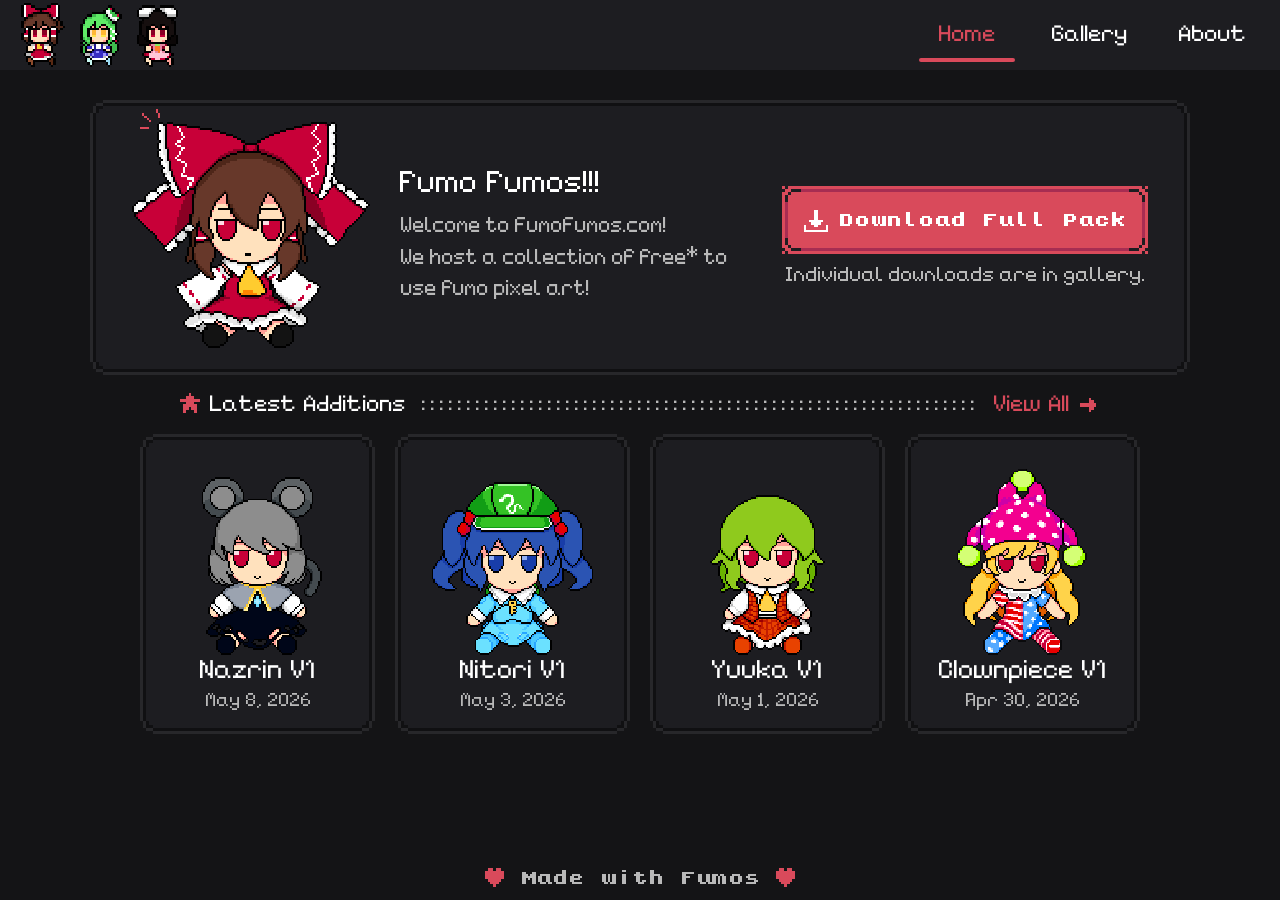
==== commit c9adaaa9: "Updated version variants to be accurate." ====
--- a/index.html
+++ b/index.html
@@ -57,7 +57,7 @@
             <section class="panel home-intro">
                 <div class="home-intro-media">
                     <div class="home-fumo-wrapper">
-                        <img src="images/fumos/reimu.png" alt="Reimu fumo">
+                        <img src="images/fumos/reimu_v1_5.png" alt="Reimu fumo">
                     </div>
                 </div>
 
--- a/styles/base.css
+++ b/styles/base.css
@@ -30,6 +30,8 @@
     --panel-border: url("../images/ui/panel.png");
     --panel-highlight-border: url("../images/ui/panel_highlight.png");
     --outline-border: url("../images/ui/outline.png");
+    --dropdown-border: url("../images/ui/dropdown.png");
+    --dropdown-highlight-border: url("../images/ui/dropdown-highlight.png");
 }
 
 * {
--- a/styles/components.css
+++ b/styles/components.css
@@ -203,3 +203,15 @@
         font-size: clamp(10px, 4vw, 20px);
     }
 }
+
+.pixel-scroll::-webkit-scrollbar {
+    width: 6px;
+}
+
+.pixel-scroll::-webkit-scrollbar-thumb {
+    background: var(--color-muted);
+}
+
+.pixel-scroll::-webkit-scrollbar-thumb:hover {
+    background: var(--color-pink);
+}
--- a/styles/home.css
+++ b/styles/home.css
@@ -34,7 +34,7 @@
 
 .home-intro-media img {
     display: block;
-    width: clamp(160px, 22vw, 240px);
+    width: clamp(160px, 22vw, 238px);
     height: auto;
 }
 
